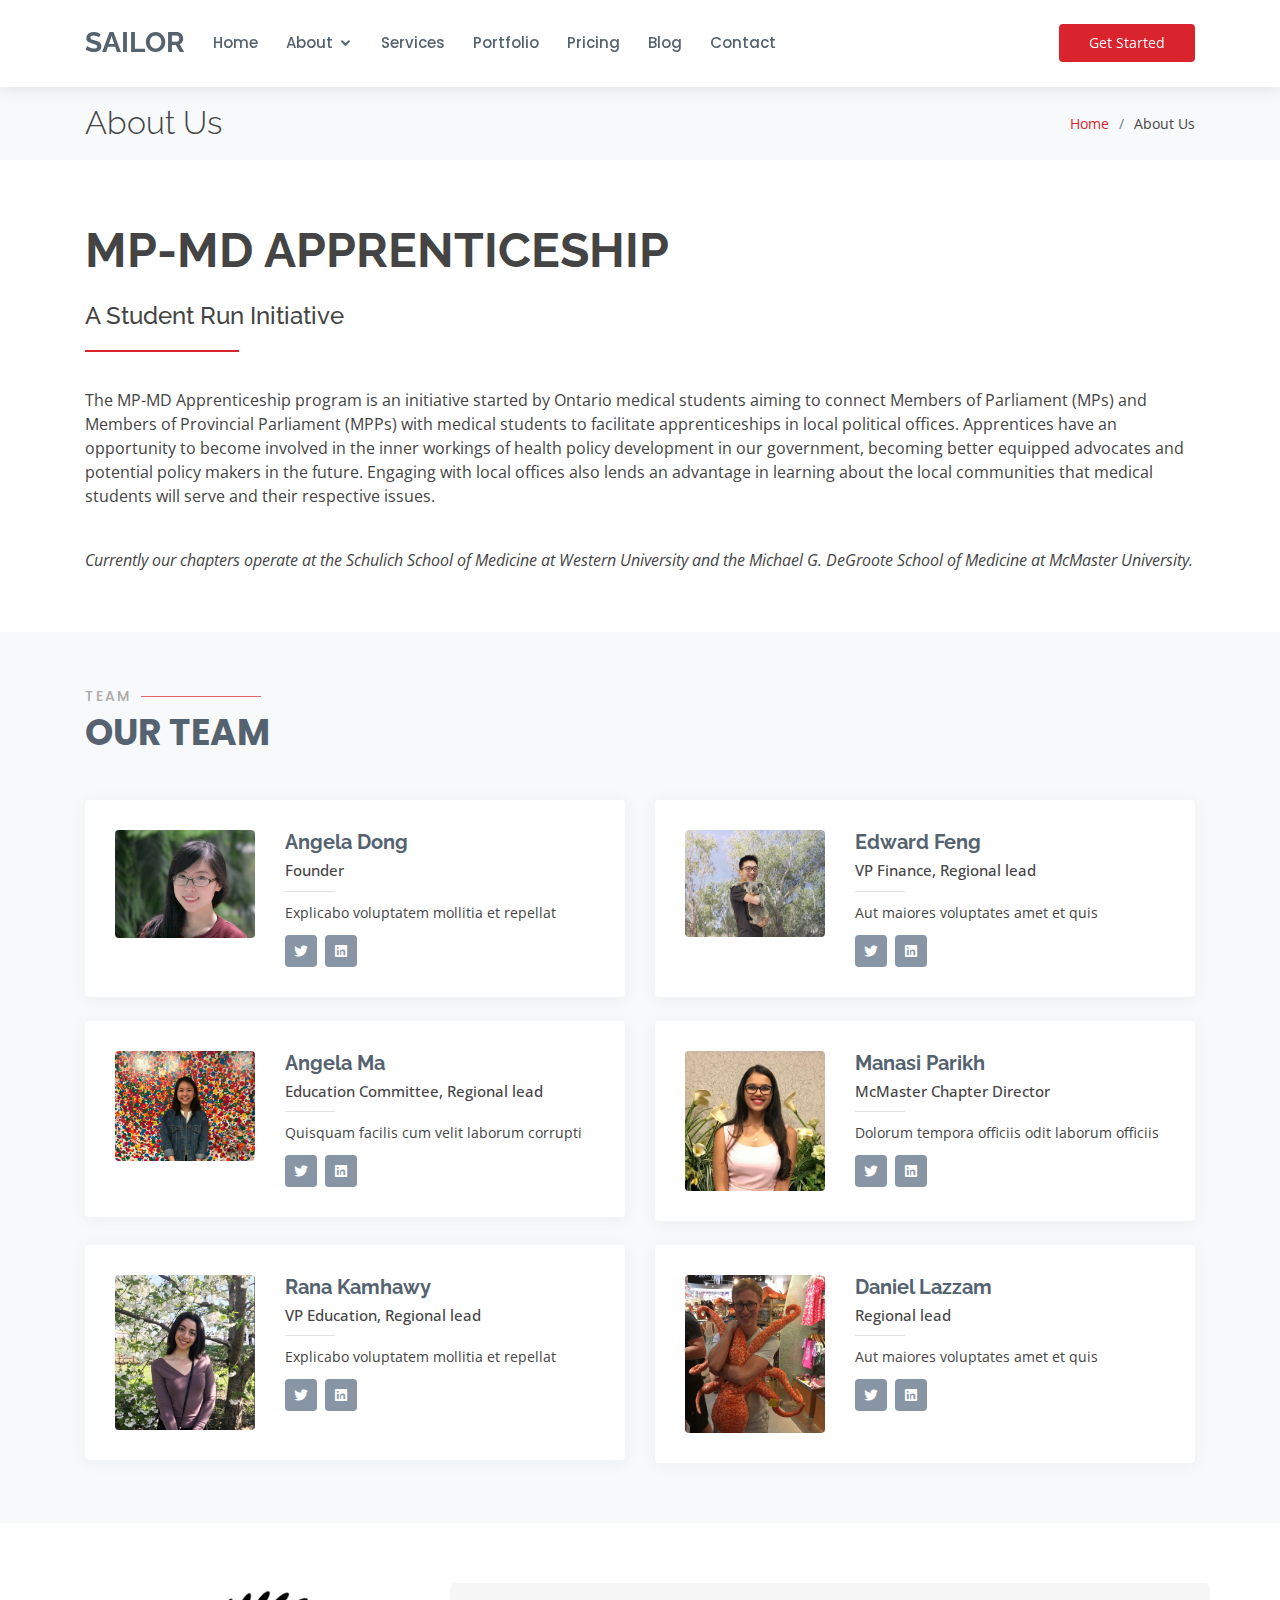
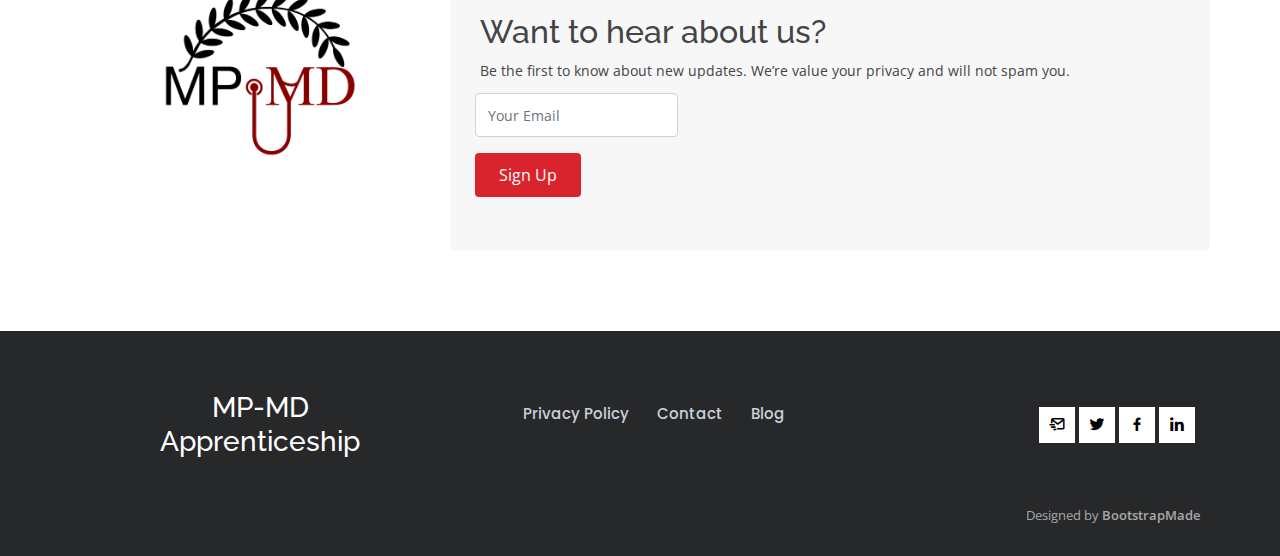
==== about.html @ dda9281e "adding all files" ====
<!DOCTYPE html>
<html lang="en">

<head>
  <meta charset="utf-8">
  <meta content="width=device-width, initial-scale=1.0" name="viewport">

  <title>About - Sailor Bootstrap Template</title>
  <meta content="" name="descriptison">
  <meta content="" name="keywords">

  <!-- Favicons -->
  <link href="assets/img/favicon.png" rel="icon">
  <link href="assets/img/apple-touch-icon.png" rel="apple-touch-icon">

  <!-- Google Fonts -->
  <link href="https://fonts.googleapis.com/css?family=Open+Sans:300,300i,400,400i,600,600i,700,700i|Raleway:300,300i,400,400i,500,500i,600,600i,700,700i|Poppins:300,300i,400,400i,500,500i,600,600i,700,700i" rel="stylesheet">

  <!-- Vendor CSS Files -->
  <link href="assets/vendor/bootstrap/css/bootstrap.min.css" rel="stylesheet">
  <link href="assets/vendor/icofont/icofont.min.css" rel="stylesheet">
  <link href="assets/vendor/boxicons/css/boxicons.min.css" rel="stylesheet">
  <link href="assets/vendor/animate.css/animate.min.css" rel="stylesheet">
  <link href="assets/vendor/remixicon/remixicon.css" rel="stylesheet">
  <link href="assets/vendor/venobox/venobox.css" rel="stylesheet">
  <link href="assets/vendor/owl.carousel/assets/owl.carousel.min.css" rel="stylesheet">

  <!-- Template Main CSS File -->
  <link href="assets/css/style.css" rel="stylesheet">

  <!-- =======================================================
  * Template Name: Sailor - v2.1.0
  * Template URL: https://bootstrapmade.com/sailor-free-bootstrap-theme/
  * Author: BootstrapMade.com
  * License: https://bootstrapmade.com/license/
  ======================================================== -->
</head>

<body>

  <!-- ======= Header ======= -->
  <header id="header" class="fixed-top header-inner-pages">
    <div class="container d-flex align-items-center">

      <h1 class="logo"><a href="index.html">Sailor</a></h1>
      <!-- Uncomment below if you prefer to use an image logo -->
      <!-- <a href="index.html" class="logo"><img src="assets/img/logo.png" alt="" class="img-fluid"></a>-->

      <nav class="nav-menu d-none d-lg-block">

        <ul>
          <li><a href="index.html">Home</a></li>

          <li class="drop-down"><a href="#">About</a>
            <ul>
              <li class="active"><a href="about.html">About Us</a></li>
              <li><a href="team.html">Team</a></li>
              <li><a href="testimonials.html">Testimonials</a></li>

              <li class="drop-down"><a href="#">Deep Drop Down</a>
                <ul>
                  <li><a href="#">Deep Drop Down 1</a></li>
                  <li><a href="#">Deep Drop Down 2</a></li>
                  <li><a href="#">Deep Drop Down 3</a></li>
                  <li><a href="#">Deep Drop Down 4</a></li>
                  <li><a href="#">Deep Drop Down 5</a></li>
                </ul>
              </li>
            </ul>
          </li>

          <li><a href="services.html">Services</a></li>
          <li><a href="portfolio.html">Portfolio</a></li>
          <li><a href="pricing.html">Pricing</a></li>
          <li><a href="blog.html">Blog</a></li>
          <li><a href="contact.html">Contact</a></li>

        </ul>

      </nav><!-- .nav-menu -->

      <a href="index.html" class="get-started-btn ml-auto">Get Started</a>

    </div>
  </header><!-- End Header -->

  <main id="main">

    <!-- ======= Breadcrumbs ======= -->
    <section id="breadcrumbs" class="breadcrumbs">
      <div class="container">

        <div class="d-flex justify-content-between align-items-center">
          <h2>About Us</h2>
          <ol>
            <li><a href="index.html">Home</a></li>
            <li>About Us</li>
          </ol>
        </div>

      </div>
    </section>
    <!-- End Breadcrumbs -->

    <!-- ======= About Section ======= -->
    <section id="about" class="about">
      <div class="container">
     
        <div class="row content">
          <div class="col-lg-8">
            <h2>MP-MD Apprenticeship</h2>
            <h3>A Student Run Initiative</h3>
            <svg viewBox="0 0 900 10">
              <line x1="0" y1="0" x2="190" y2="0" style="stroke:#d9232d;stroke-width:5"></line>
            </svg>
          </div>
          <div class="col-lg-12 pt-4 ">
            <p>
              The MP-MD Apprenticeship program is an initiative started by Ontario medical students aiming to connect Members of Parliament (MPs) and 
              Members of Provincial Parliament (MPPs) with medical students to facilitate apprenticeships in local political offices. 
              Apprentices have an opportunity to become involved in the inner workings of health policy development in our government, becoming better
               equipped advocates and potential policy makers in the future. Engaging with local offices also lends an advantage in learning about the 
               local communities that medical students will serve and their respective issues.
            </p>
            <br>
            <!-- <ul>
              <li><i class="ri-check-double-line"></i> Ullamco laboris nisi ut aliquip ex ea commodo consequa</li>
              <li><i class="ri-check-double-line"></i> Duis aute irure dolor in reprehenderit in voluptate velit</li>
              <li><i class="ri-check-double-line"></i> Ullamco laboris nisi ut aliquip ex ea commodo consequat. Duis aute irure dolor in reprehenderit in</li>
            </ul> -->
            <p class="font-italic">
              Currently our chapters operate at the Schulich School of Medicine at Western University and the Michael G. DeGroote School of Medicine at McMaster University.
            </p>
          </div>
        </div>

      </div>
    </section><!-- End About Section -->

    <!-- ======= Team Section ======= -->
    <section id="team" class="team section-bg">
      <div class="container">

        <div class="section-title">
          <h2>Team</h2>
          <p>Our  Team</p>
        </div>

        <div class="row">

          <div class="col-lg-6">
            <div class="member d-flex align-items-start">
              <div class="pic"><img src="assets/img/team/team-1.jpg" class="img-fluid" alt=""></div>
              <div class="member-info">
                <h4>Angela Dong</h4>
                <span>Founder</span>
                <p>Explicabo voluptatem mollitia et repellat</p>
                <div class="social">
                  <a href=""><i class="ri-twitter-fill"></i></a>
                  <a href=""> <i class="ri-linkedin-box-fill"></i> </a>
                </div>
              </div>
            </div>
          </div>

          <div class="col-lg-6 mt-4 mt-lg-0">
            <div class="member d-flex align-items-start">
              <div class="pic"><img src="assets/img/team/team-2.jpg" class="img-fluid" alt=""></div>
              <div class="member-info">
                <h4>Edward Feng</h4>
                <span>VP Finance, Regional lead</span>
                <p>Aut maiores voluptates amet et quis</p>
                <div class="social">
                  <a href=""><i class="ri-twitter-fill"></i></a>
                  <a href=""> <i class="ri-linkedin-box-fill"></i> </a>
                </div>
              </div>
            </div>
          </div>

          <div class="col-lg-6 mt-4">
            <div class="member d-flex align-items-start">
              <div class="pic"><img src="assets/img/team/team-3.jpg" class="img-fluid" alt=""></div>
              <div class="member-info">
                <h4>Angela Ma</h4>
                <span>Education Committee, Regional lead</span>
                <p>Quisquam facilis cum velit laborum corrupti</p>
                <div class="social">
                  <a href=""><i class="ri-twitter-fill"></i></a>
                  <a href=""> <i class="ri-linkedin-box-fill"></i> </a>
                </div>
              </div>
            </div>
          </div>

          <div class="col-lg-6 mt-4 ">
            <div class="member d-flex align-items-start">
              <div class="pic"><img src="assets/img/team/team-4.jpg" class="img-fluid" alt=""></div>
              <div class="member-info">
                <h4>Manasi Parikh </h4>
                <span>McMaster Chapter Director</span>
                <p>Dolorum tempora officiis odit laborum officiis</p>
                <div class="social">
                  <a href=""><i class="ri-twitter-fill"></i></a>
                  <a href=""> <i class="ri-linkedin-box-fill"></i> </a>
                </div>
              </div>
            </div>
          </div>

          <div class="col-lg-6 mt-4">
            <div class="member d-flex align-items-start">
              <div class="pic"><img src="assets/img/team/team-5.jpg" class="img-fluid" alt=""></div>
              <div class="member-info">
                <h4>Rana Kamhawy</h4>
                <span>VP Education, Regional lead</span>
                <p>Explicabo voluptatem mollitia et repellat</p>
                <div class="social">
                  <a href=""><i class="ri-twitter-fill"></i></a>
                  <a href=""> <i class="ri-linkedin-box-fill"></i> </a>
                </div>
              </div>
            </div>
          </div>

          <div class="col-lg-6 mt-4 ">
            <div class="member d-flex align-items-start">
              <div class="pic"><img src="assets/img/team/team-6.jpg" class="img-fluid" alt=""></div>
              <div class="member-info">
                <h4>Daniel Lazzam</h4>
                <span>Regional lead</span>
                <p>Aut maiores voluptates amet et quis</p>
                <div class="social">
                  <a href=""><i class="ri-twitter-fill"></i></a>
                  <a href=""> <i class="ri-linkedin-box-fill"></i> </a>
                </div>
              </div>
            </div>
          </div>

        </div>

      </div>
    </section><!-- End Team Section  Rana Kamhawy-->

    <!-- ======= Our Skills Section ======= -->
    <!-- <section id="skills" class="skills">
      <div class="container">

        <div class="section-title">
          <h2>Our Skills</h2>
          <p>Check our Our Skills</p>
        </div>

        <div class="row skills-content">

          <div class="col-lg-6">

            <div class="progress">
              <span class="skill">HTML <i class="val">100%</i></span>
              <div class="progress-bar-wrap">
                <div class="progress-bar" role="progressbar" aria-valuenow="100" aria-valuemin="0" aria-valuemax="100"></div>
              </div>
            </div>

            <div class="progress">
              <span class="skill">CSS <i class="val">90%</i></span>
              <div class="progress-bar-wrap">
                <div class="progress-bar" role="progressbar" aria-valuenow="90" aria-valuemin="0" aria-valuemax="100"></div>
              </div>
            </div>

            <div class="progress">
              <span class="skill">JavaScript <i class="val">75%</i></span>
              <div class="progress-bar-wrap">
                <div class="progress-bar" role="progressbar" aria-valuenow="75" aria-valuemin="0" aria-valuemax="100"></div>
              </div>
            </div>

          </div>

          <div class="col-lg-6">

            <div class="progress">
              <span class="skill">PHP <i class="val">80%</i></span>
              <div class="progress-bar-wrap">
                <div class="progress-bar" role="progressbar" aria-valuenow="80" aria-valuemin="0" aria-valuemax="100"></div>
              </div>
            </div>

            <div class="progress">
              <span class="skill">WordPress/CMS <i class="val">90%</i></span>
              <div class="progress-bar-wrap">
                <div class="progress-bar" role="progressbar" aria-valuenow="90" aria-valuemin="0" aria-valuemax="100"></div>
              </div>
            </div>

            <div class="progress">
              <span class="skill">Photoshop <i class="val">55%</i></span>
              <div class="progress-bar-wrap">
                <div class="progress-bar" role="progressbar" aria-valuenow="55" aria-valuemin="0" aria-valuemax="100"></div>
              </div>
            </div>

          </div>

        </div>

      </div>
    </section>-->
    <!-- End Our Skills Section  -->

  </main><!-- End #main -->
<!-- Newsletter signup -->
<section id="contact" class="contact services">
  <div class="container" ">

    <div class="row " >

      <div class="col-lg-4" style="text-align: center;">
        <img src="assets/img/logo.png" alt="" class="img-fluid" style="max-height: 180px;">

      </div>

      <div class="col-lg-8 icon-box" style=" background-color: #F7F7F7;""> 
        <h2>Want to hear about us?</h2>
        <p style="margin: 0px;padding-bottom: 10px;">Be the first to know about new updates. We’re value your privacy and will not spam you.</p>
        <form action="forms/contact.php" method="post" role="form" class=" php-email-form" style="background-color: transparent;">
          <div class="form-row">
            <div class="form-group">
              <input type="email" class="form-control " name="email" id="email" placeholder="Your Email" data-rule="email" data-msg="Please enter a valid email" />
              <div class="validate"></div>
              
          <div class="mb-3">
            <div class="loading">Loading</div>
            <div class="error-message"></div>
            <div class="sent-message">Your message has been sent. Thank you!</div>
            
          </div>

          <div class="text-center"></div><button type="submit">Sign Up</button></div>

         </div>
        </form>

      </div><!-- col email -->

    </div><!-- row -->

  </div> <!-- container-->
</section>
<!-- end of Newsletter signup -->


<!-- ======= Footer ======= -->
<footer id="footer">

<div class="footer-top">
<div class="container">
  <div class="row">

    <div class="col-md-4" style="text-align: center;">
        <h3>MP-MD <br>Apprenticeship</h3>
        </div>

      <!-- <div class="col-md-4"></div> -->

    <nav class="col-md-4 nav-menu-f  " style="display: grid; justify-items: center;">
      <ul>
        <li><a href="services.html">Privacy Policy</a></li>
        <li><a href="contact.html">Contact</a></li>
        <li><a href="blog.html">Blog</a></li>
      </ul>
    </nav>

      <div class="col-md-4 " style="text-align: right;">
        <div class="social-links mt-3 ">
          <a href="mailto:mdmpapprenticeship@gmail.com" class="instagram"><i class="bx bx-mail-send"></i></a>
          <a href="https://twitter.com/MPMD_Apprentice" class="twitter"><i class="bx bxl-twitter"></i></a>
          <a href="https://www.facebook.com/MPMD.Apprenticeship" class="facebook"><i class="bx bxl-facebook"></i></a>
          <a href="#" class="linkedin"><i class="bx bxl-linkedin"></i></a>
        </div>
      </div>
    </div>

  </div>
</div>
</div>


<!-- <div class="copyright">
  &copy; Copyright <strong><span>Sailor</span></strong>. All Rights Reserved
</div> -->
<div class="credits ">
  <!-- All the links in the footer should remain intact. -->
  <!-- You can delete the links only if you purchased the pro version. -->
  <!-- Licensing information: https://bootstrapmade.com/license/ -->
  <!-- Purchase the pro version with working PHP/AJAX contact form: https://bootstrapmade.com/sailor-free-bootstrap-theme/ -->
  Designed by <a href="https://bootstrapmade.com/">BootstrapMade</a>
</div>


</footer><!-- End Footer -->

  <a href="#" class="back-to-top"><i class="icofont-simple-up"></i></a>

  <!-- Vendor JS Files -->
  <script src="assets/vendor/jquery/jquery.min.js"></script>
  <script src="assets/vendor/bootstrap/js/bootstrap.bundle.min.js"></script>
  <script src="assets/vendor/jquery.easing/jquery.easing.min.js"></script>
  <script src="assets/vendor/php-email-form/validate.js"></script>
  <script src="assets/vendor/isotope-layout/isotope.pkgd.min.js"></script>
  <script src="assets/vendor/venobox/venobox.min.js"></script>
  <script src="assets/vendor/waypoints/jquery.waypoints.min.js"></script>
  <script src="assets/vendor/owl.carousel/owl.carousel.min.js"></script>

  <!-- Template Main JS File -->
  <script src="assets/js/main.js"></script>

</body>

</html>
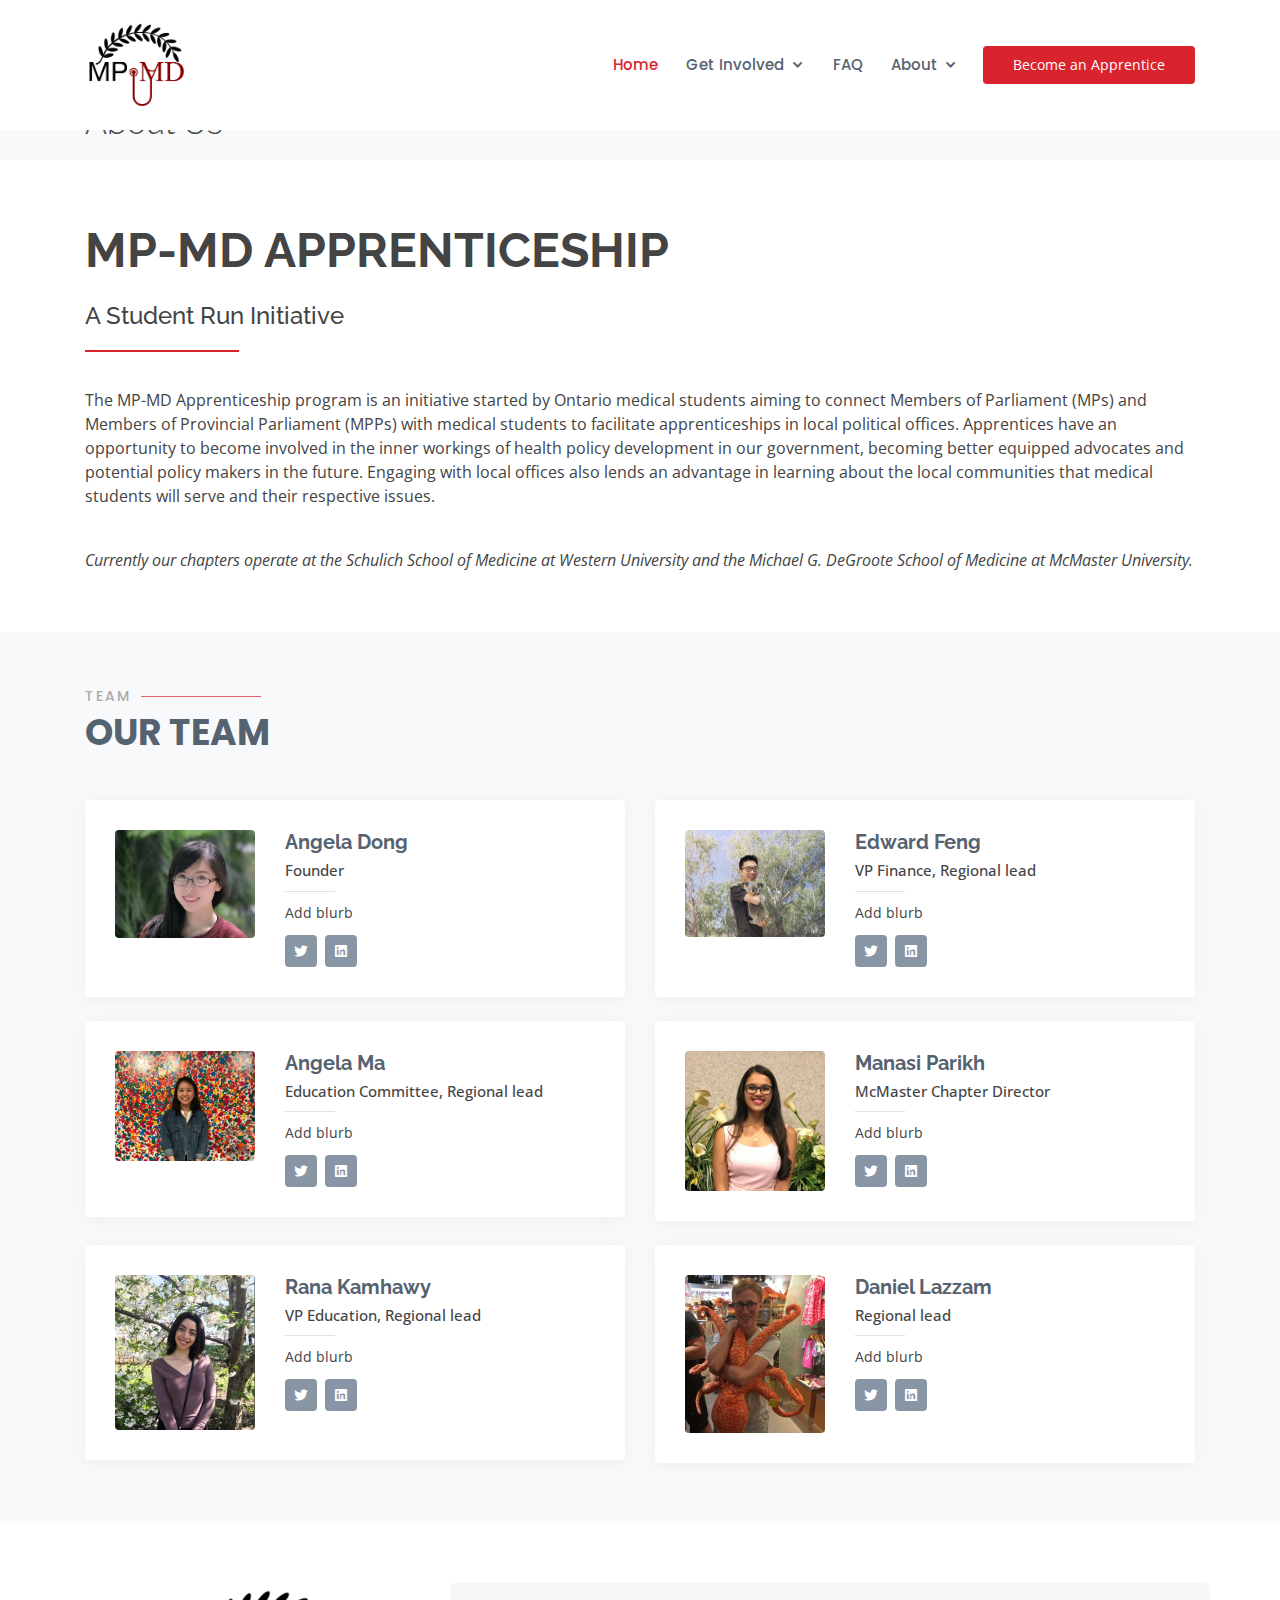
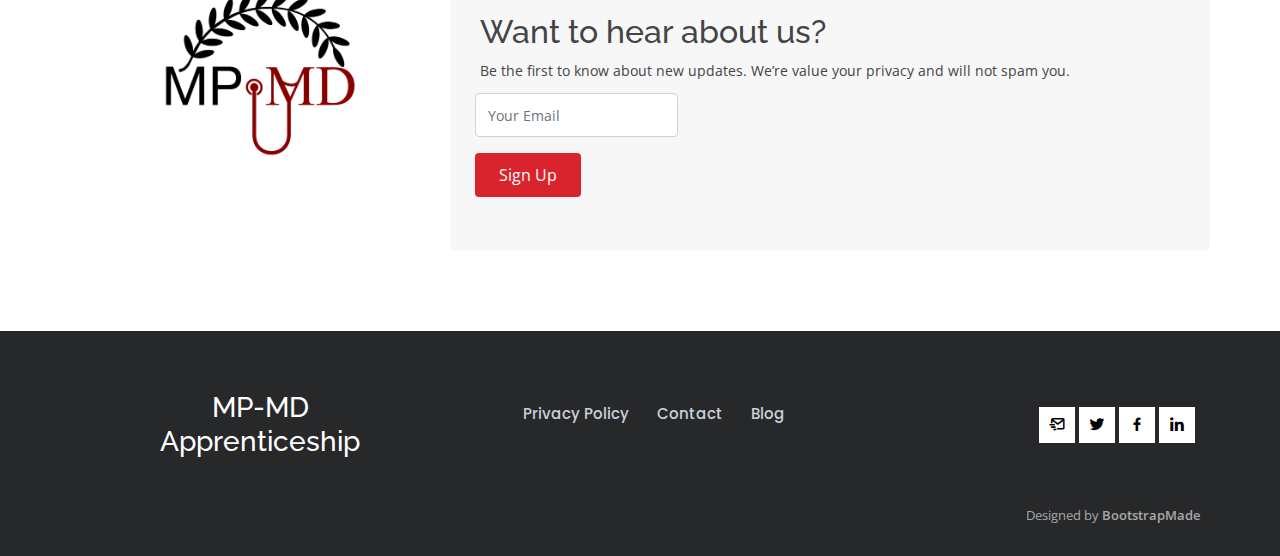
==== commit 05f76937: "Update about.html" ====
--- a/about.html
+++ b/about.html
@@ -5,7 +5,7 @@
   <meta charset="utf-8">
   <meta content="width=device-width, initial-scale=1.0" name="viewport">
 
-  <title>About - Sailor Bootstrap Template</title>
+  <title>About </title>
   <meta content="" name="descriptison">
   <meta content="" name="keywords">
 
@@ -39,47 +39,37 @@
 <body>
 
   <!-- ======= Header ======= -->
-  <header id="header" class="fixed-top header-inner-pages">
+  <header id="header" class="fixed-top ">
     <div class="container d-flex align-items-center">
 
-      <h1 class="logo"><a href="index.html">Sailor</a></h1>
+      <!-- <h1 class="logo"><a href="index.html">MPMD</a></h1> -->
       <!-- Uncomment below if you prefer to use an image logo -->
-      <!-- <a href="index.html" class="logo"><img src="assets/img/logo.png" alt="" class="img-fluid"></a>-->
-
-      <nav class="nav-menu d-none d-lg-block">
+      <a href="index.html" class="logo mr-auto"><img src="assets/img/logo.png" alt="" class="img-fluid" ></a>
+
+      <nav class="nav-menu d-none d-lg-block ">
 
         <ul>
-          <li><a href="index.html">Home</a></li>
-
+          <li class="active"><a href="index.html">Home</a></li>
+          <li class="drop-down"><a href="#">Get Involved</a>
+            <ul>
+              <li><a href="InvolveM.html">MP/MPP</a></li>
+              <li><a href="InvolveS.html">Student</a></li>
+            </ul>
+          <!-- <li><a href="portfolio.html">Portfolio</a></li> -->
+          <li><a href="faq.html">FAQ</a></li>
+          <!-- <li><a href="blog.html">Blog</a></li> -->
+          <!-- <li><a href="contact.html">Contact</a></li> -->
           <li class="drop-down"><a href="#">About</a>
             <ul>
-              <li class="active"><a href="about.html">About Us</a></li>
-              <li><a href="team.html">Team</a></li>
-              <li><a href="testimonials.html">Testimonials</a></li>
-
-              <li class="drop-down"><a href="#">Deep Drop Down</a>
-                <ul>
-                  <li><a href="#">Deep Drop Down 1</a></li>
-                  <li><a href="#">Deep Drop Down 2</a></li>
-                  <li><a href="#">Deep Drop Down 3</a></li>
-                  <li><a href="#">Deep Drop Down 4</a></li>
-                  <li><a href="#">Deep Drop Down 5</a></li>
-                </ul>
-              </li>
+              <li><a href="about.html">About Us</a></li>
+              <li><a href="about.html#team">Team</a></li>
+              <!-- <li><a href="testimonials.html">Testimonials</a></li> -->
             </ul>
           </li>
-
-          <li><a href="services.html">Services</a></li>
-          <li><a href="portfolio.html">Portfolio</a></li>
-          <li><a href="pricing.html">Pricing</a></li>
-          <li><a href="blog.html">Blog</a></li>
-          <li><a href="contact.html">Contact</a></li>
-
         </ul>
-
       </nav><!-- .nav-menu -->
 
-      <a href="index.html" class="get-started-btn ml-auto">Get Started</a>
+      <a href="index.html" class="get-started-btn">Become an Apprentice</a>
 
     </div>
   </header><!-- End Header -->
@@ -154,7 +144,7 @@
               <div class="member-info">
                 <h4>Angela Dong</h4>
                 <span>Founder</span>
-                <p>Explicabo voluptatem mollitia et repellat</p>
+                <p>Add blurb </p>
                 <div class="social">
                   <a href=""><i class="ri-twitter-fill"></i></a>
                   <a href=""> <i class="ri-linkedin-box-fill"></i> </a>
@@ -169,7 +159,7 @@
               <div class="member-info">
                 <h4>Edward Feng</h4>
                 <span>VP Finance, Regional lead</span>
-                <p>Aut maiores voluptates amet et quis</p>
+                <p>Add blurb </p>
                 <div class="social">
                   <a href=""><i class="ri-twitter-fill"></i></a>
                   <a href=""> <i class="ri-linkedin-box-fill"></i> </a>
@@ -184,7 +174,7 @@
               <div class="member-info">
                 <h4>Angela Ma</h4>
                 <span>Education Committee, Regional lead</span>
-                <p>Quisquam facilis cum velit laborum corrupti</p>
+                <p>Add blurb </p>
                 <div class="social">
                   <a href=""><i class="ri-twitter-fill"></i></a>
                   <a href=""> <i class="ri-linkedin-box-fill"></i> </a>
@@ -199,7 +189,7 @@
               <div class="member-info">
                 <h4>Manasi Parikh </h4>
                 <span>McMaster Chapter Director</span>
-                <p>Dolorum tempora officiis odit laborum officiis</p>
+                <p>Add blurb </p>
                 <div class="social">
                   <a href=""><i class="ri-twitter-fill"></i></a>
                   <a href=""> <i class="ri-linkedin-box-fill"></i> </a>
@@ -214,7 +204,7 @@
               <div class="member-info">
                 <h4>Rana Kamhawy</h4>
                 <span>VP Education, Regional lead</span>
-                <p>Explicabo voluptatem mollitia et repellat</p>
+                <p>Add blurb </p>
                 <div class="social">
                   <a href=""><i class="ri-twitter-fill"></i></a>
                   <a href=""> <i class="ri-linkedin-box-fill"></i> </a>
@@ -229,7 +219,7 @@
               <div class="member-info">
                 <h4>Daniel Lazzam</h4>
                 <span>Regional lead</span>
-                <p>Aut maiores voluptates amet et quis</p>
+                <p>Add blurb </p>
                 <div class="social">
                   <a href=""><i class="ri-twitter-fill"></i></a>
                   <a href=""> <i class="ri-linkedin-box-fill"></i> </a>
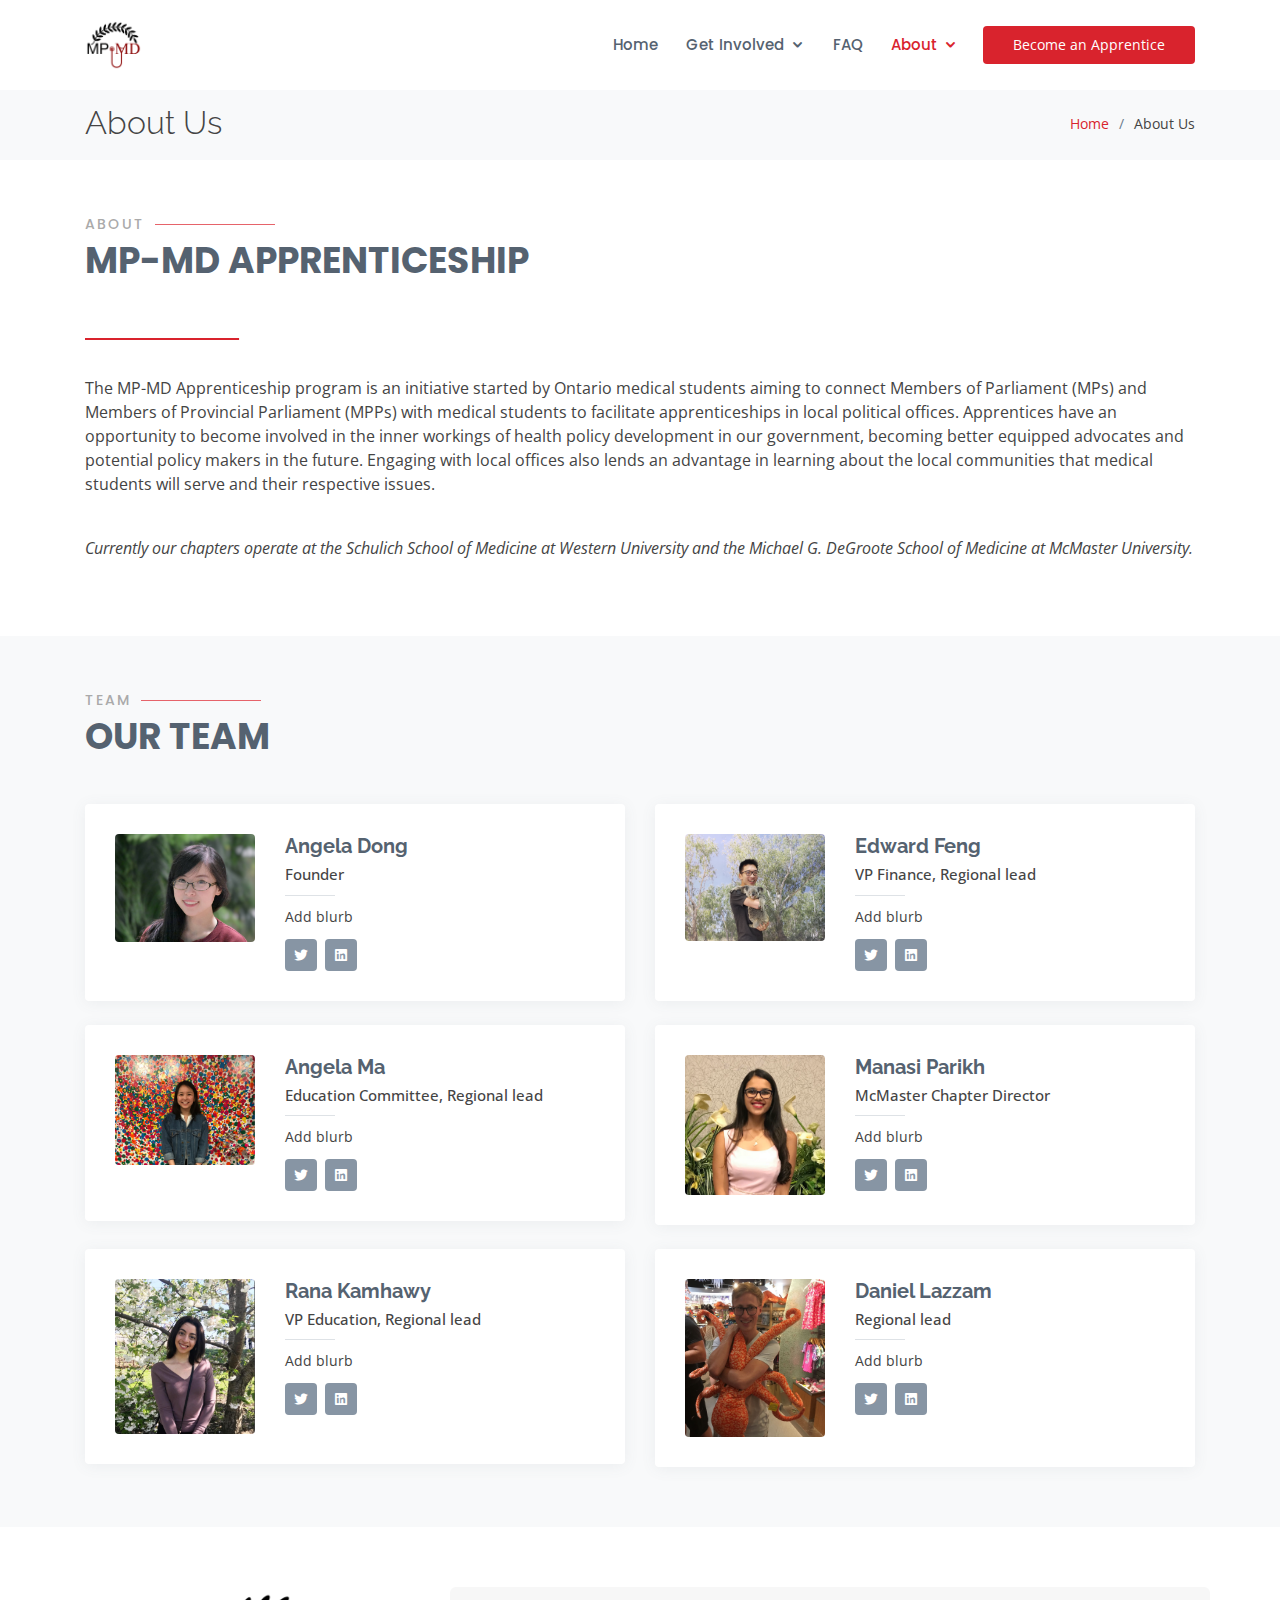
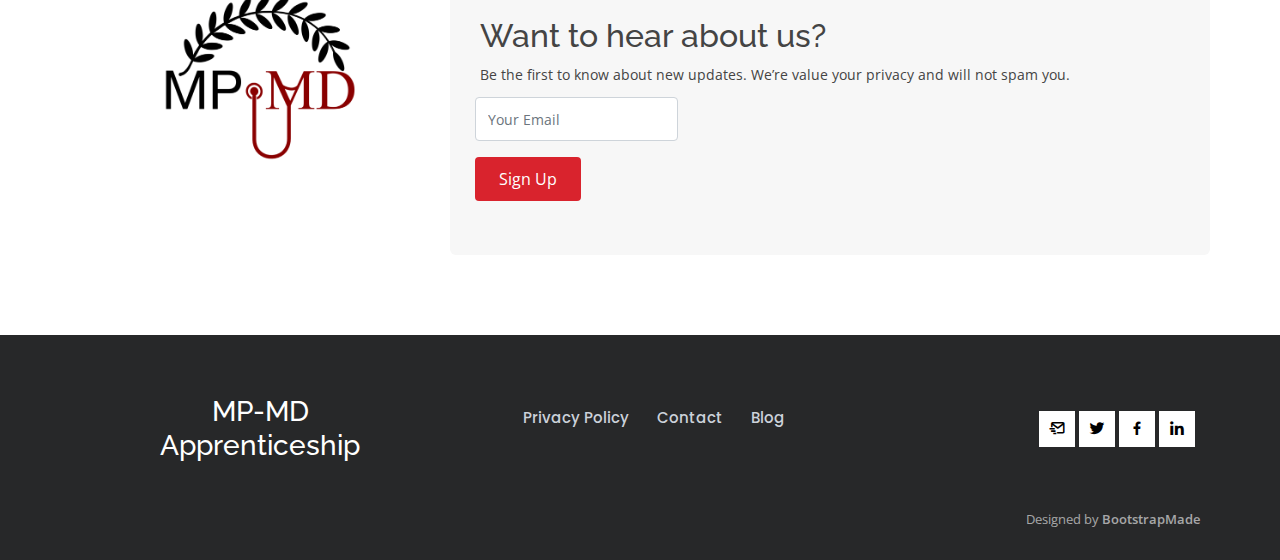
==== commit d2c84146: "update font size" ====
--- a/about.html
+++ b/about.html
@@ -49,7 +49,7 @@
       <nav class="nav-menu d-none d-lg-block ">
 
         <ul>
-          <li class="active"><a href="index.html">Home</a></li>
+          <li ><a href="index.html">Home</a></li>
           <li class="drop-down"><a href="#">Get Involved</a>
             <ul>
               <li><a href="InvolveM.html">MP/MPP</a></li>
@@ -59,7 +59,7 @@
           <li><a href="faq.html">FAQ</a></li>
           <!-- <li><a href="blog.html">Blog</a></li> -->
           <!-- <li><a href="contact.html">Contact</a></li> -->
-          <li class="drop-down"><a href="#">About</a>
+          <li class="drop-down active"><a href="#">About</a>
             <ul>
               <li><a href="about.html">About Us</a></li>
               <li><a href="about.html#team">Team</a></li>
@@ -96,10 +96,12 @@
     <section id="about" class="about">
       <div class="container">
      
-        <div class="row content">
-          <div class="col-lg-8">
-            <h2>MP-MD Apprenticeship</h2>
-            <h3>A Student Run Initiative</h3>
+        <div class="row ">
+          <div class="col-lg-8 ">
+            <div class="section-title">
+              <h2>About</h2>
+            <p>MP-MD Apprenticeship</p>
+          </div>
             <svg viewBox="0 0 900 10">
               <line x1="0" y1="0" x2="190" y2="0" style="stroke:#d9232d;stroke-width:5"></line>
             </svg>
@@ -357,7 +359,7 @@
 
     <nav class="col-md-4 nav-menu-f  " style="display: grid; justify-items: center;">
       <ul>
-        <li><a href="services.html">Privacy Policy</a></li>
+        <li><a href="#">Privacy Policy</a></li>
         <li><a href="contact.html">Contact</a></li>
         <li><a href="blog.html">Blog</a></li>
       </ul>
@@ -365,7 +367,7 @@
 
       <div class="col-md-4 " style="text-align: right;">
         <div class="social-links mt-3 ">
-          <a href="mailto:mdmpapprenticeship@gmail.com" class="instagram"><i class="bx bx-mail-send"></i></a>
+          <a href="mailto:mpmdapprenticeship@gmail.com" class="instagram"><i class="bx bx-mail-send"></i></a>
           <a href="https://twitter.com/MPMD_Apprentice" class="twitter"><i class="bx bxl-twitter"></i></a>
           <a href="https://www.facebook.com/MPMD.Apprenticeship" class="facebook"><i class="bx bxl-facebook"></i></a>
           <a href="#" class="linkedin"><i class="bx bxl-linkedin"></i></a>
--- a/assets/css/style.css
+++ b/assets/css/style.css
@@ -75,7 +75,7 @@
 }
 
 #header .logo {
-  font-size: 28px;
+  font-size: 22px;
   margin: 0;
   padding: 0;
   line-height: 1;
@@ -88,7 +88,7 @@
 }
 
 #header .logo img {
-  max-height: 90px;
+  max-height: 50px;
 }
 
 @media (max-width: 992px) {
@@ -418,23 +418,23 @@
 #hero h2 {
   color: #fff;
   margin-bottom: 20px;
-  font-size: 48px;
-  font-weight: 700;
+  font-size: 38px;
+  font-weight: 500;
 }
 
 #hero h4 {
   color: #fff;
   /* margin-bottom: 20px; */
   font-size: 25px;
-  padding-top: 50px;
-  font-weight: 700;
+  padding-top: 20px;
+  font-weight: 500;
 }
 
 #hero h1 {
   background: rgba(217, 35, 45, 0.5);
   color: #fff;
-  font-size: 46px;
-  padding: 10px 30px;
+  font-size: 3vw;
+  padding: 10px 20px;
   margin-bottom: 30px;
   border-bottom-left-radius: 150px;
   border-bottom-right-radius: 150px;
@@ -1254,6 +1254,97 @@
 .faq .faq-item p {
   font-size: 15px;
 }
+/* accordian */
+/* #accordion .accordion {
+  background-color: #eee;
+  color: #444;
+  cursor: pointer;
+  padding: 18px;
+  width: 100%;
+  border: none;
+  text-align: left;
+  outline: none;
+  font-size: 15px;
+  transition: 0.4s;
+  border-bottom: 1px solid #e3e6ec;
+}
+
+#accordion .active, .accordion:hover {
+  background-color: rgb(255, 255, 255);
+}
+
+#accordion .accordion:after {
+  content: '\002B';
+  color: #777;
+  font-weight: bold;
+  float: right;
+  margin-left: 5px;
+}
+
+#accordion .active:after {
+  content: "\2212";
+}
+
+#accordion .panel {
+  padding: 0 18px;
+  background-color: white;
+  max-height: 0;
+  overflow: hidden;
+  transition: max-height 0.2s ease-out;
+} */
+
+/* accordian white */
+
+.accordion-faq {
+  box-shadow: 0 0.15rem 1.75rem 0 rgba(31, 45, 65, 0.15);
+  overflow: hidden;
+}
+.accordion-faq .card {
+  box-shadow: none;
+}
+.accordion-faq .card .card-header {
+  /* cursor: pointer; */
+  background-color: #fff;
+  border-bottom: 1px solid #e3e6ec;
+}
+.accordion-faq .accordion-faq-title {
+  display: -webkit-box;
+  display: flex;
+  -webkit-box-align: center;
+          align-items: center;
+  -webkit-box-pack: justify;
+          justify-content: space-between;
+  padding-top: 1rem;
+  padding-bottom: 1rem;
+}
+.accordion-faq .accordion-faq-item .card-header {
+  text-decoration: none;
+}
+.accordion-faq .accordion-faq-item .card-header .accordion-faq-item-heading {
+  width: 100%;
+  margin-bottom: 0;
+  display: -webkit-box;
+  display: flex;
+  -webkit-box-align: center;
+          align-items: center;
+  -webkit-box-pack: justify;
+          justify-content: space-between;
+  color: #485260;
+  padding-top: 0.5rem;
+  padding-bottom: 0.5rem;
+}
+.accordion-faq .accordion-faq-item .card-header .accordion-faq-item-heading .accordion-faq-item-heading-arrow {
+  color: #c5ccd6;
+  -webkit-transition: -webkit-transform 0.1s ease-in-out;
+  transition: -webkit-transform 0.1s ease-in-out;
+  transition: transform 0.1s ease-in-out;
+  transition: transform 0.1s ease-in-out, -webkit-transform 0.1s ease-in-out;
+}
+.accordion-faq .accordion-faq-item .card-header.collapsed .accordion-faq-item-heading .accordion-faq-item-heading-arrow {
+  -webkit-transform: rotate(-90deg);
+          transform: rotate(-90deg);
+}
+
 
 /*--------------------------------------------------------------
 # Testimonials
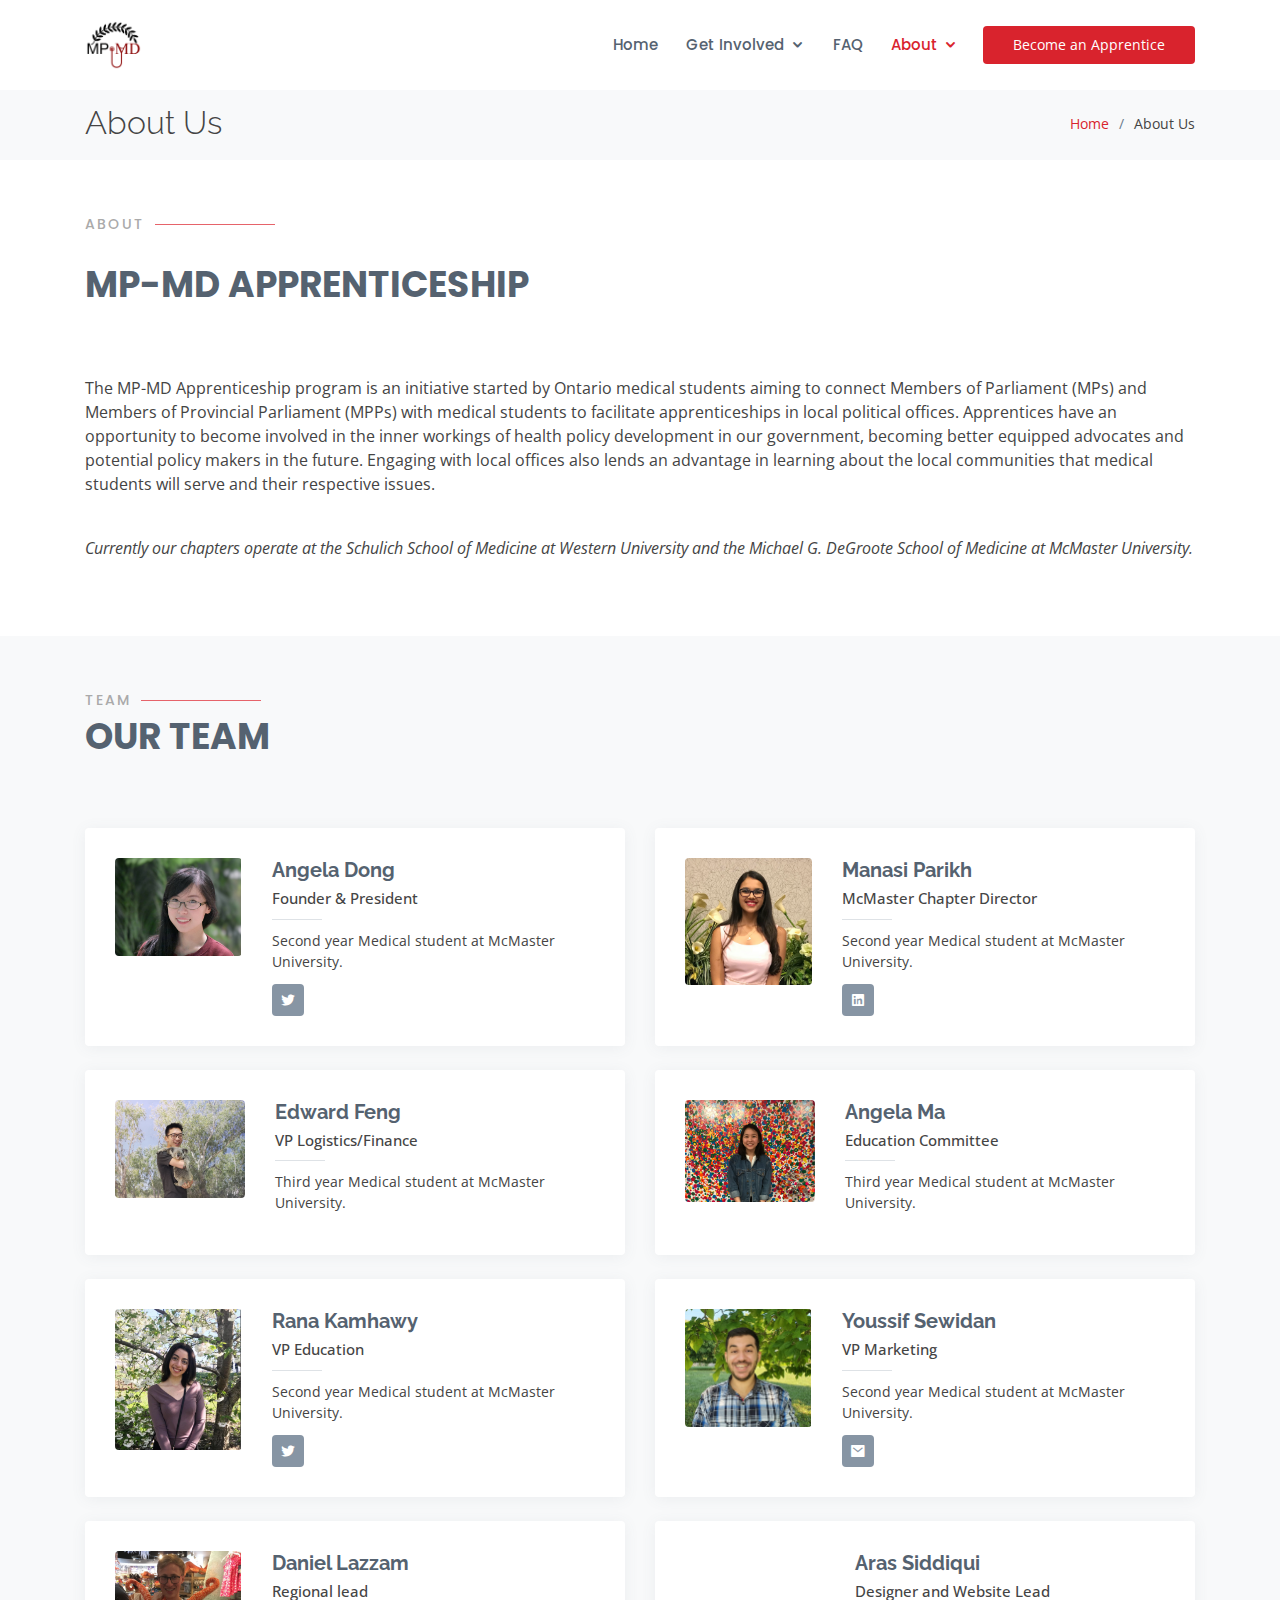
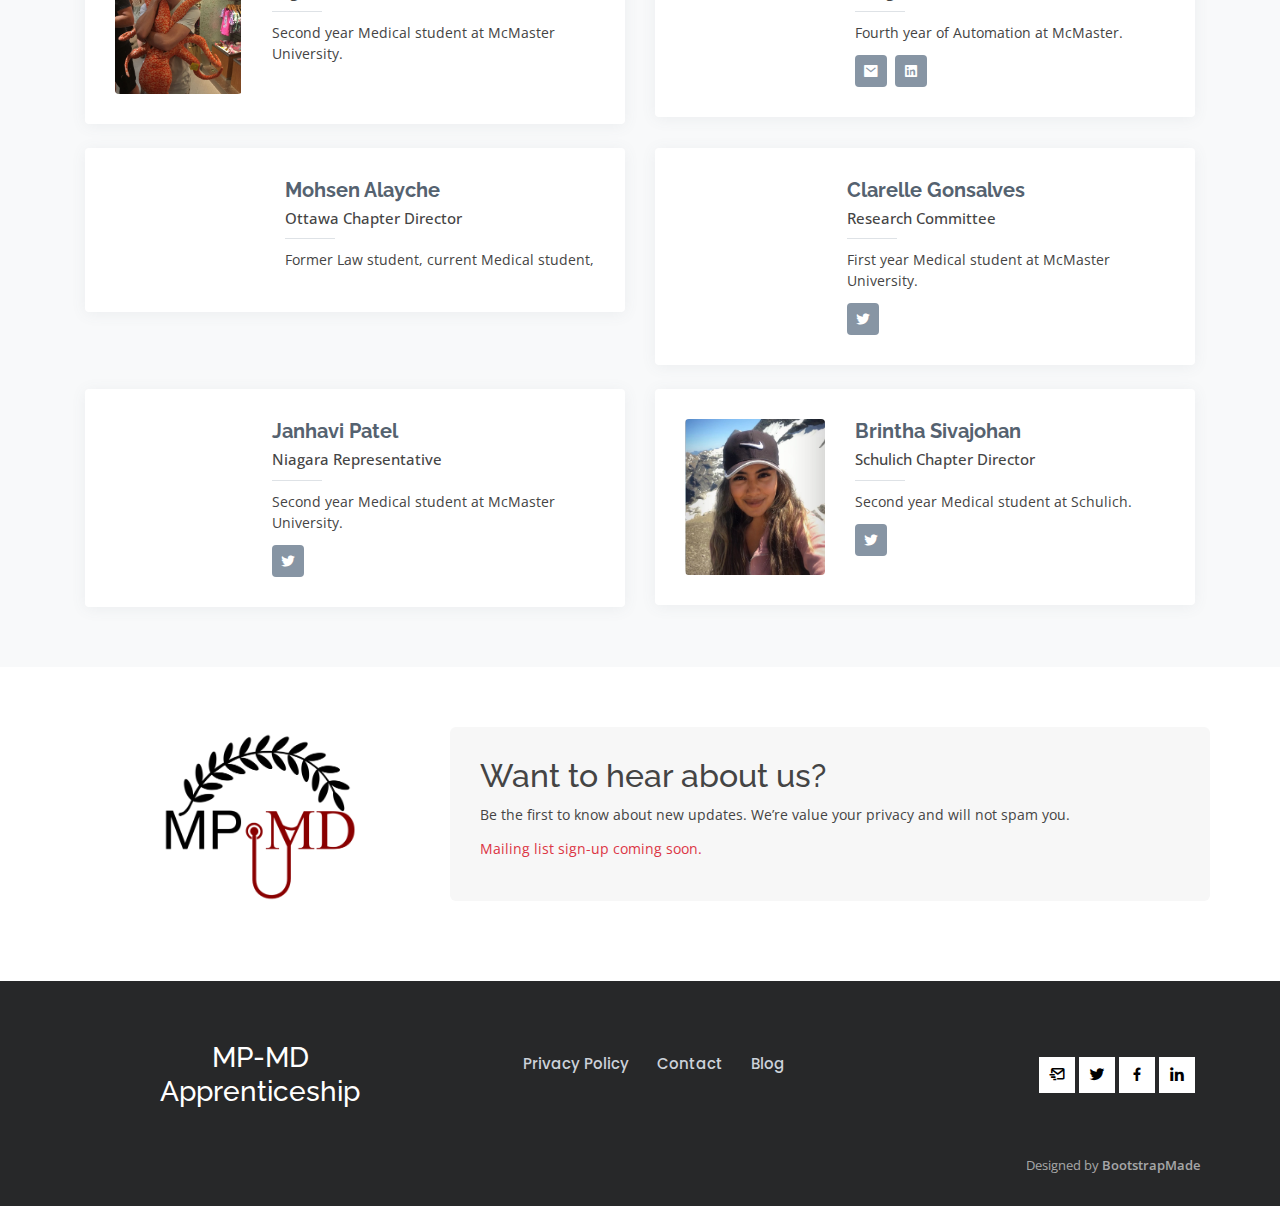
==== commit e27461f5: "added team" ====
--- a/about.html
+++ b/about.html
@@ -5,13 +5,13 @@
   <meta charset="utf-8">
   <meta content="width=device-width, initial-scale=1.0" name="viewport">
 
-  <title>About </title>
+  <title>About</title>
   <meta content="" name="descriptison">
   <meta content="" name="keywords">
 
   <!-- Favicons -->
   <link href="assets/img/favicon.png" rel="icon">
-  <link href="assets/img/apple-touch-icon.png" rel="apple-touch-icon">
+  <!-- <link href="assets/img/apple-touch-icon.png" rel="apple-touch-icon"> -->
 
   <!-- Google Fonts -->
   <link href="https://fonts.googleapis.com/css?family=Open+Sans:300,300i,400,400i,600,600i,700,700i|Raleway:300,300i,400,400i,500,500i,600,600i,700,700i|Poppins:300,300i,400,400i,500,500i,600,600i,700,700i" rel="stylesheet">
@@ -69,7 +69,7 @@
         </ul>
       </nav><!-- .nav-menu -->
 
-      <a href="index.html" class="get-started-btn">Become an Apprentice</a>
+      <a href="contact.html" class="get-started-btn">Become an Apprentice</a>
 
     </div>
   </header><!-- End Header -->
@@ -100,11 +100,12 @@
           <div class="col-lg-8 ">
             <div class="section-title">
               <h2>About</h2>
+              <br>
             <p>MP-MD Apprenticeship</p>
           </div>
-            <svg viewBox="0 0 900 10">
+            <!-- <svg viewBox="0 0 900 10">
               <line x1="0" y1="0" x2="190" y2="0" style="stroke:#d9232d;stroke-width:5"></line>
-            </svg>
+            </svg> -->
           </div>
           <div class="col-lg-12 pt-4 ">
             <p>
@@ -140,46 +141,16 @@
 
         <div class="row">
 
-          <div class="col-lg-6">
+          <div class="col-lg-6 mt-4">
             <div class="member d-flex align-items-start">
               <div class="pic"><img src="assets/img/team/team-1.jpg" class="img-fluid" alt=""></div>
               <div class="member-info">
                 <h4>Angela Dong</h4>
-                <span>Founder</span>
-                <p>Add blurb </p>
-                <div class="social">
-                  <a href=""><i class="ri-twitter-fill"></i></a>
-                  <a href=""> <i class="ri-linkedin-box-fill"></i> </a>
-                </div>
-              </div>
-            </div>
-          </div>
-
-          <div class="col-lg-6 mt-4 mt-lg-0">
-            <div class="member d-flex align-items-start">
-              <div class="pic"><img src="assets/img/team/team-2.jpg" class="img-fluid" alt=""></div>
-              <div class="member-info">
-                <h4>Edward Feng</h4>
-                <span>VP Finance, Regional lead</span>
-                <p>Add blurb </p>
-                <div class="social">
-                  <a href=""><i class="ri-twitter-fill"></i></a>
-                  <a href=""> <i class="ri-linkedin-box-fill"></i> </a>
-                </div>
-              </div>
-            </div>
-          </div>
-
-          <div class="col-lg-6 mt-4">
-            <div class="member d-flex align-items-start">
-              <div class="pic"><img src="assets/img/team/team-3.jpg" class="img-fluid" alt=""></div>
-              <div class="member-info">
-                <h4>Angela Ma</h4>
-                <span>Education Committee, Regional lead</span>
-                <p>Add blurb </p>
-                <div class="social">
-                  <a href=""><i class="ri-twitter-fill"></i></a>
-                  <a href=""> <i class="ri-linkedin-box-fill"></i> </a>
+                <span>Founder & President </span>
+                <p>Second year Medical student at McMaster University.</p>
+                <div class="social">
+                  <a href="https://twitter.com/AngelaHDong"><i class="ri-twitter-fill"></i></a>
+                  <!-- <a href=""> <i class="ri-linkedin-box-fill"></i> </a> -->
                 </div>
               </div>
             </div>
@@ -191,10 +162,26 @@
               <div class="member-info">
                 <h4>Manasi Parikh </h4>
                 <span>McMaster Chapter Director</span>
-                <p>Add blurb </p>
-                <div class="social">
-                  <a href=""><i class="ri-twitter-fill"></i></a>
-                  <a href=""> <i class="ri-linkedin-box-fill"></i> </a>
+                <p>Second year Medical student at McMaster University.</p>
+                <div class="social">
+                  <!-- <a href=""><i class="ri-twitter-fill"></i></a> -->
+                  <a href="http://linkedin.com/in/manasi-parikh-486444113"> <i class="ri-linkedin-box-fill"></i> </a>
+                </div>
+              </div>
+            </div>
+          </div>
+
+
+          <div class="col-lg-6 mt-4 ">
+            <div class="member d-flex align-items-start">
+              <div class="pic"><img src="assets/img/team/team-2.jpg" class="img-fluid" alt=""></div>
+              <div class="member-info">
+                <h4>Edward Feng</h4>
+                <span>VP Logistics/Finance</span>
+                <p>Third year Medical student at McMaster University.</p>
+                <div class="social">
+                  <!-- <a href=""><i class="ri-twitter-fill"></i></a> -->
+                  <!-- <a href=""> <i class="ri-linkedin-box-fill"></i> </a> -->
                 </div>
               </div>
             </div>
@@ -202,14 +189,44 @@
 
           <div class="col-lg-6 mt-4">
             <div class="member d-flex align-items-start">
+              <div class="pic"><img src="assets/img/team/team-3.jpg" class="img-fluid" alt=""></div>
+              <div class="member-info">
+                <h4>Angela Ma</h4>
+                <span>Education Committee</span>
+                <p>Third year Medical student at McMaster University.</p>
+                <div class="social">
+                  <!-- <a href=""><i class="ri-twitter-fill"></i></a> -->
+                  <!-- <a href=""> <i class="ri-linkedin-box-fill"></i> </a> -->
+                </div>
+              </div>
+            </div>
+          </div>
+
+          <div class="col-lg-6 mt-4">
+            <div class="member d-flex align-items-start">
               <div class="pic"><img src="assets/img/team/team-5.jpg" class="img-fluid" alt=""></div>
               <div class="member-info">
                 <h4>Rana Kamhawy</h4>
-                <span>VP Education, Regional lead</span>
-                <p>Add blurb </p>
-                <div class="social">
-                  <a href=""><i class="ri-twitter-fill"></i></a>
-                  <a href=""> <i class="ri-linkedin-box-fill"></i> </a>
+                <span>VP Education</span>
+                <p>Second year Medical student at McMaster University.  </p>
+                <div class="social">
+                  <a href="https://twitter.com/ranakamhawy?lang=en"><i class="ri-twitter-fill"></i></a>
+                  <!-- <a href=""> <i class="ri-linkedin-box-fill"></i> </a> -->
+                </div>
+              </div>
+            </div>
+          </div>
+          
+          <div class="col-lg-6 mt-4 ">
+            <div class="member d-flex align-items-start">
+              <div class="pic"><img src="assets/img/team/team-12.jpg" class="img-fluid" alt=""></div>
+              <div class="member-info">
+                <h4>Youssif Sewidan</h4>
+                <span>VP Marketing</span>
+                <p>Second year Medical student at McMaster University.</p>
+                <div class="social">
+                  <a href="mailto:sewidany@mcmaster.ca"><i class="ri-mail-fill"></i></a>
+                  <!-- <a href=""> <i class="ri-linkedin-box-fill"></i> </a> -->
                 </div>
               </div>
             </div>
@@ -221,10 +238,85 @@
               <div class="member-info">
                 <h4>Daniel Lazzam</h4>
                 <span>Regional lead</span>
-                <p>Add blurb </p>
-                <div class="social">
-                  <a href=""><i class="ri-twitter-fill"></i></a>
-                  <a href=""> <i class="ri-linkedin-box-fill"></i> </a>
+                <p>Second year Medical student at McMaster University.</p>
+                <div class="social">
+                  <!-- <a href=""><i class="ri-twitter-fill"></i></a> -->
+                  <!-- <a href=""> <i class="ri-linkedin-box-fill"></i> </a> -->
+                </div>
+              </div>
+            </div>
+          </div>
+
+          <div class="col-lg-6 mt-4">
+            <div class="member d-flex align-items-start">
+              <div class="pic"><img src="assets/img/team/team-7.jpg" class="img-fluid" alt=""></div>
+              <div class="member-info">
+                <h4>Aras Siddiqui</h4>
+                <span>Designer and Website Lead</span>
+                <p>Fourth year of Automation at McMaster.</p>
+                <div class="social">
+                  <a href="mailto:siddia18@mcmaster.ca"><i class="ri-mail-fill"></i></a>
+                  <a href="https://www.linkedin.com/in/siddiqui-aras/"> <i class="ri-linkedin-box-fill"></i> </a>
+                </div>
+              </div>
+            </div>
+          </div>
+
+          <div class="col-lg-6 mt-4 ">
+            <div class="member d-flex align-items-start">
+              <div class="pic"><img src="assets/img/team/team-8.png" class="img-fluid" alt=""></div>
+              <div class="member-info">
+                <h4>Mohsen Alayche</h4>
+                <span>Ottawa Chapter Director</span>
+                <p>Former Law student, current Medical student,</p>
+                <div class="social">
+                  <!-- <a href=""><i class="ri-twitter-fill"></i></a> -->
+                  <!-- <a href=""> <i class="ri-linkedin-box-fill"></i> </a> -->
+                </div>
+              </div>
+            </div>
+          </div>
+
+          <div class="col-lg-6 mt-4">
+            <div class="member d-flex align-items-start">
+              <div class="pic"><img src="assets/img/team/team-9.jpg" class="img-fluid" alt=""></div>
+              <div class="member-info">
+                <h4>Clarelle Gonsalves</h4>
+                <span>Research Committee</span>
+                <p>First year Medical student at McMaster University.</p>
+                <div class="social">
+                  <a href="https://twitter.com/GonsalvesCL"><i class="ri-twitter-fill"></i></a>
+                  <!-- <a href=""> <i class="ri-linkedin-box-fill"></i> </a> -->
+                </div>
+              </div>
+            </div>
+          </div>
+
+          <div class="col-lg-6 mt-4 ">
+            <div class="member d-flex align-items-start">
+              <div class="pic"><img src="assets/img/team/team-10.jpeg" class="img-fluid" alt=""></div>
+              <div class="member-info">
+                <h4>Janhavi Patel</h4>
+                <span>Niagara Representative </span>
+                <p>Second year Medical student at McMaster University.</p>
+                <div class="social">
+                  <a href="https://twitter.com/JanhaviPatel16"><i class="ri-twitter-fill"></i></a>
+                  <!-- <a href=""> <i class="ri-linkedin-box-fill"></i> </a> -->
+                </div>
+              </div>
+            </div>
+          </div>
+
+          <div class="col-lg-6 mt-4 ">
+            <div class="member d-flex align-items-start">
+              <div class="pic"><img src="assets/img/team/team-11.jpeg" class="img-fluid" alt=""></div>
+              <div class="member-info">
+                <h4>Brintha Sivajohan</h4>
+                <span>Schulich Chapter Director</span>
+                <p>Second year Medical student at Schulich.</p>
+                <div class="social">
+                  <a href="https://twitter.com/brinthajohan"><i class="ri-twitter-fill"></i></a>
+                  <!-- <a href=""> <i class="ri-linkedin-box-fill"></i> </a> -->
                 </div>
               </div>
             </div>
@@ -317,7 +409,7 @@
       <div class="col-lg-8 icon-box" style=" background-color: #F7F7F7;""> 
         <h2>Want to hear about us?</h2>
         <p style="margin: 0px;padding-bottom: 10px;">Be the first to know about new updates. We’re value your privacy and will not spam you.</p>
-        <form action="forms/contact.php" method="post" role="form" class=" php-email-form" style="background-color: transparent;">
+        <!-- <form action="forms/contact.php" method="post" role="form" class=" php-email-form" style="background-color: transparent;">
           <div class="form-row">
             <div class="form-group">
               <input type="email" class="form-control " name="email" id="email" placeholder="Your Email" data-rule="email" data-msg="Please enter a valid email" />
@@ -333,7 +425,8 @@
           <div class="text-center"></div><button type="submit">Sign Up</button></div>
 
          </div>
-        </form>
+        </form> -->
+        <p class="text-danger" style="margin: 0px;padding-bottom: 10px;">Mailing list sign-up coming soon.</p>
 
       </div><!-- col email -->
 
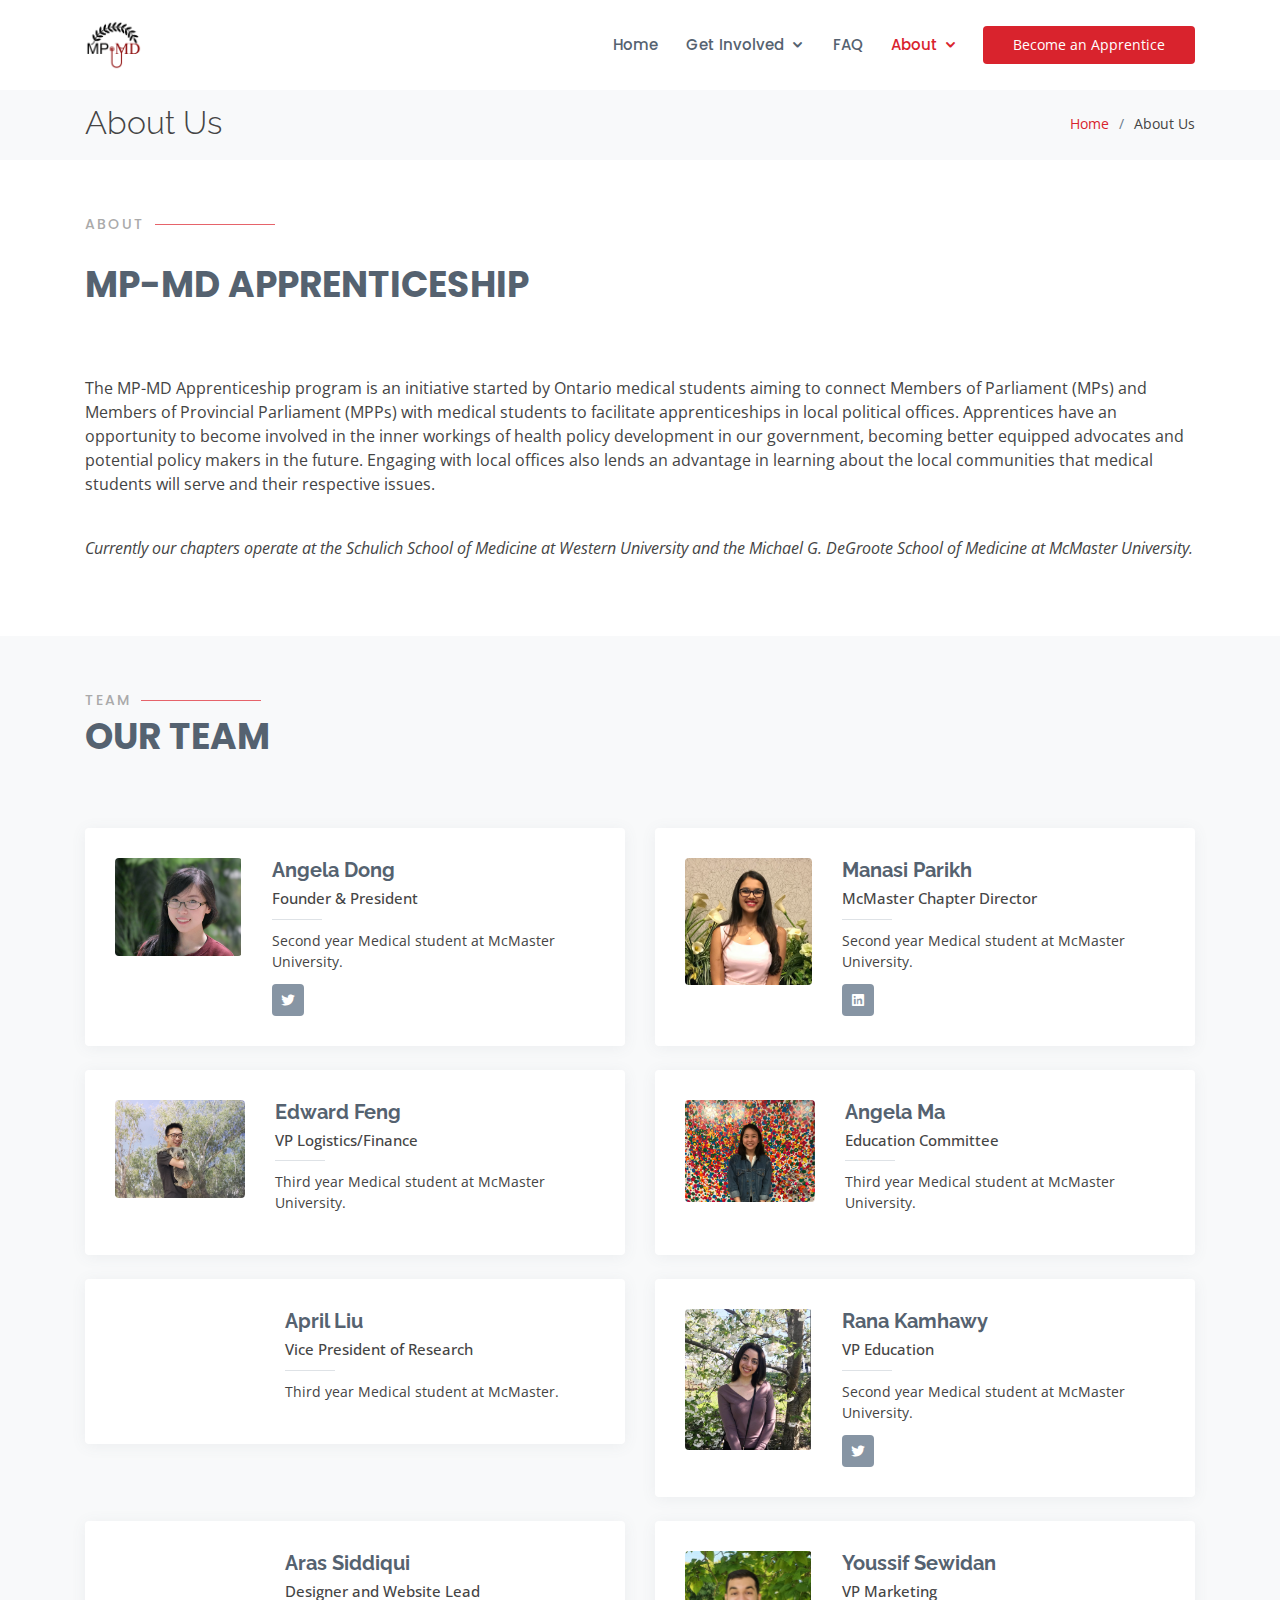
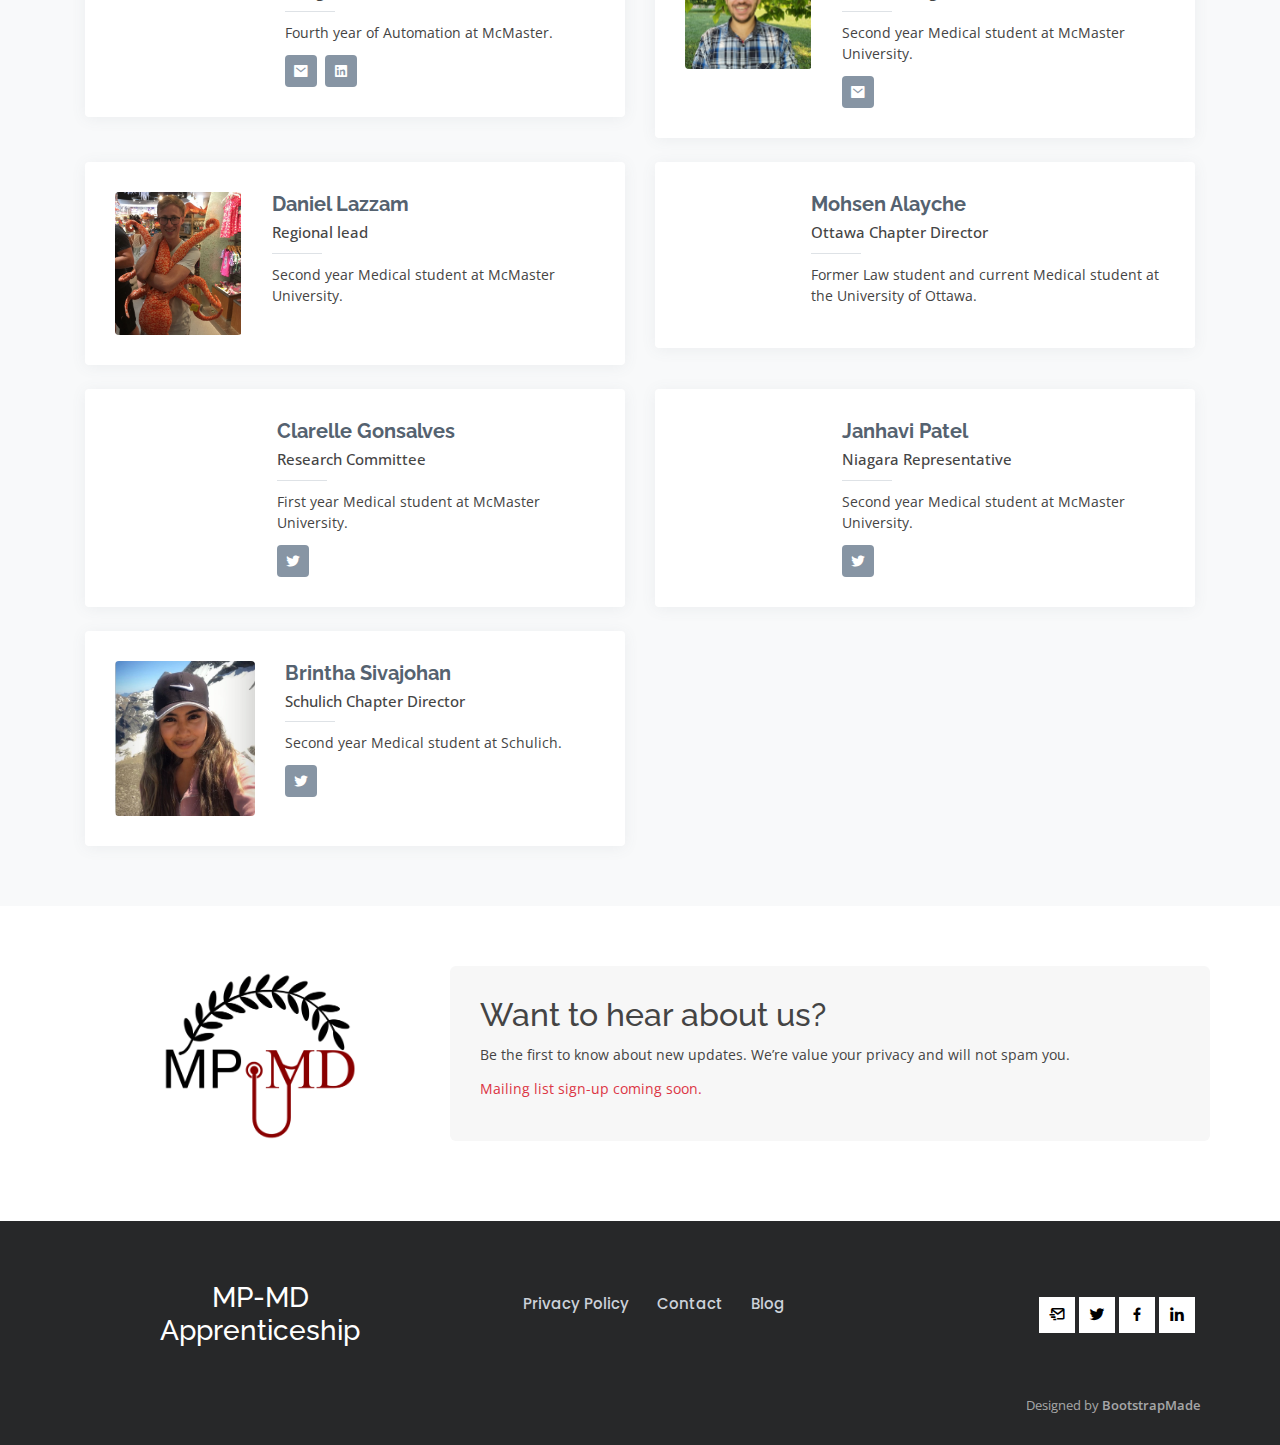
==== commit b28741ee: "Update about.html" ====
--- a/about.html
+++ b/about.html
@@ -202,6 +202,21 @@
             </div>
           </div>
 
+          <div class="col-lg-6 mt-4 ">
+            <div class="member d-flex align-items-start">
+              <div class="pic"><img src="assets/img/team/team-13.jpg" class="img-fluid" alt=""></div>
+              <div class="member-info">
+                <h4>April Liu</h4>
+                <span>Vice President of Research</span>
+                <p>Third year Medical student at McMaster.</p>
+                <div class="social">
+                  <!-- <a href=""><i class="ri-twitter-fill"></i></a> -->
+                  <!-- <a href=""> <i class="ri-linkedin-box-fill"></i> </a> -->
+                </div>
+              </div>
+            </div>
+          </div>
+
           <div class="col-lg-6 mt-4">
             <div class="member d-flex align-items-start">
               <div class="pic"><img src="assets/img/team/team-5.jpg" class="img-fluid" alt=""></div>
@@ -217,6 +232,21 @@
             </div>
           </div>
           
+          <div class="col-lg-6 mt-4">
+            <div class="member d-flex align-items-start">
+              <div class="pic"><img src="assets/img/team/team-7.jpg" class="img-fluid" alt=""></div>
+              <div class="member-info">
+                <h4>Aras Siddiqui</h4>
+                <span>Designer and Website Lead</span>
+                <p>Fourth year of Automation at McMaster.</p>
+                <div class="social">
+                  <a href="mailto:siddia18@mcmaster.ca"><i class="ri-mail-fill"></i></a>
+                  <a href="https://www.linkedin.com/in/siddiqui-aras/"> <i class="ri-linkedin-box-fill"></i> </a>
+                </div>
+              </div>
+            </div>
+          </div>
+
           <div class="col-lg-6 mt-4 ">
             <div class="member d-flex align-items-start">
               <div class="pic"><img src="assets/img/team/team-12.jpg" class="img-fluid" alt=""></div>
@@ -247,28 +277,13 @@
             </div>
           </div>
 
-          <div class="col-lg-6 mt-4">
-            <div class="member d-flex align-items-start">
-              <div class="pic"><img src="assets/img/team/team-7.jpg" class="img-fluid" alt=""></div>
-              <div class="member-info">
-                <h4>Aras Siddiqui</h4>
-                <span>Designer and Website Lead</span>
-                <p>Fourth year of Automation at McMaster.</p>
-                <div class="social">
-                  <a href="mailto:siddia18@mcmaster.ca"><i class="ri-mail-fill"></i></a>
-                  <a href="https://www.linkedin.com/in/siddiqui-aras/"> <i class="ri-linkedin-box-fill"></i> </a>
-                </div>
-              </div>
-            </div>
-          </div>
-
           <div class="col-lg-6 mt-4 ">
             <div class="member d-flex align-items-start">
               <div class="pic"><img src="assets/img/team/team-8.png" class="img-fluid" alt=""></div>
               <div class="member-info">
                 <h4>Mohsen Alayche</h4>
                 <span>Ottawa Chapter Director</span>
-                <p>Former Law student, current Medical student,</p>
+                <p>Former Law student and current Medical student at the University of Ottawa.</p>
                 <div class="social">
                   <!-- <a href=""><i class="ri-twitter-fill"></i></a> -->
                   <!-- <a href=""> <i class="ri-linkedin-box-fill"></i> </a> -->
@@ -321,6 +336,8 @@
               </div>
             </div>
           </div>
+
+          
 
         </div>
 
